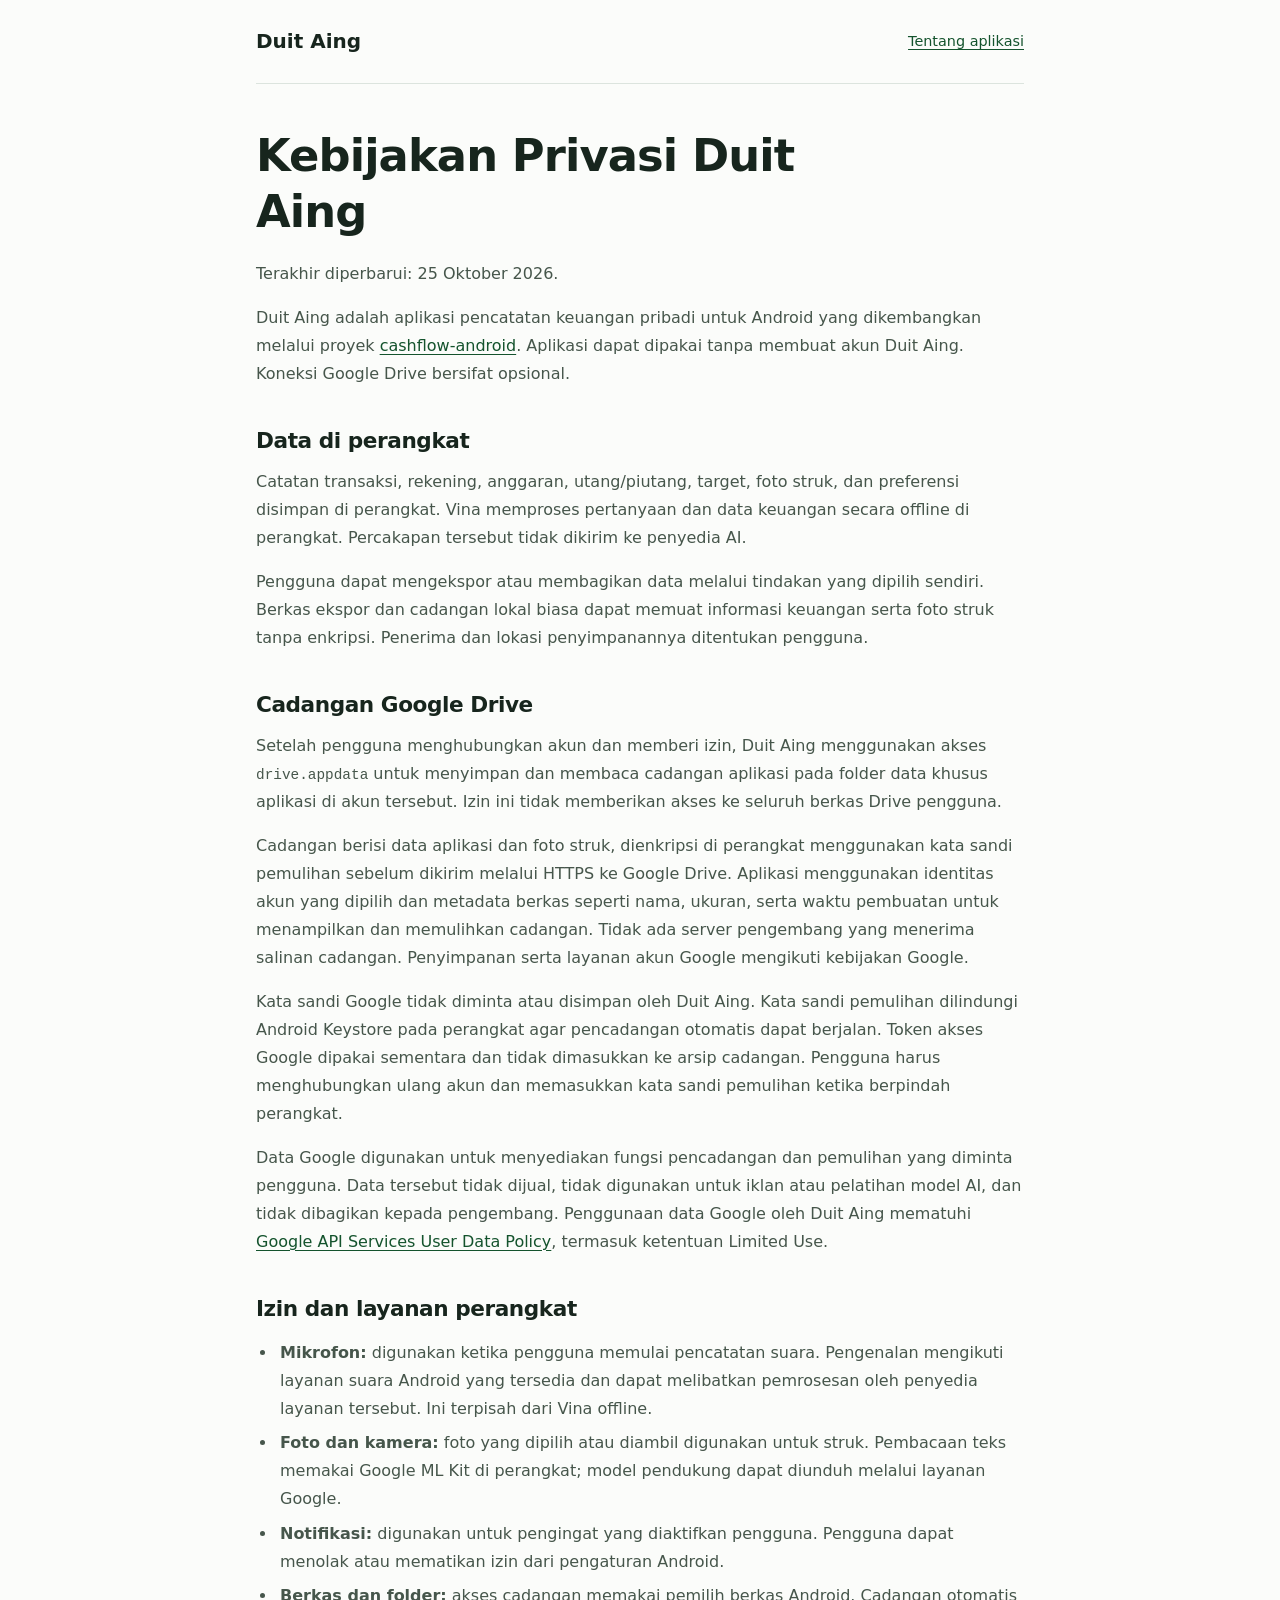
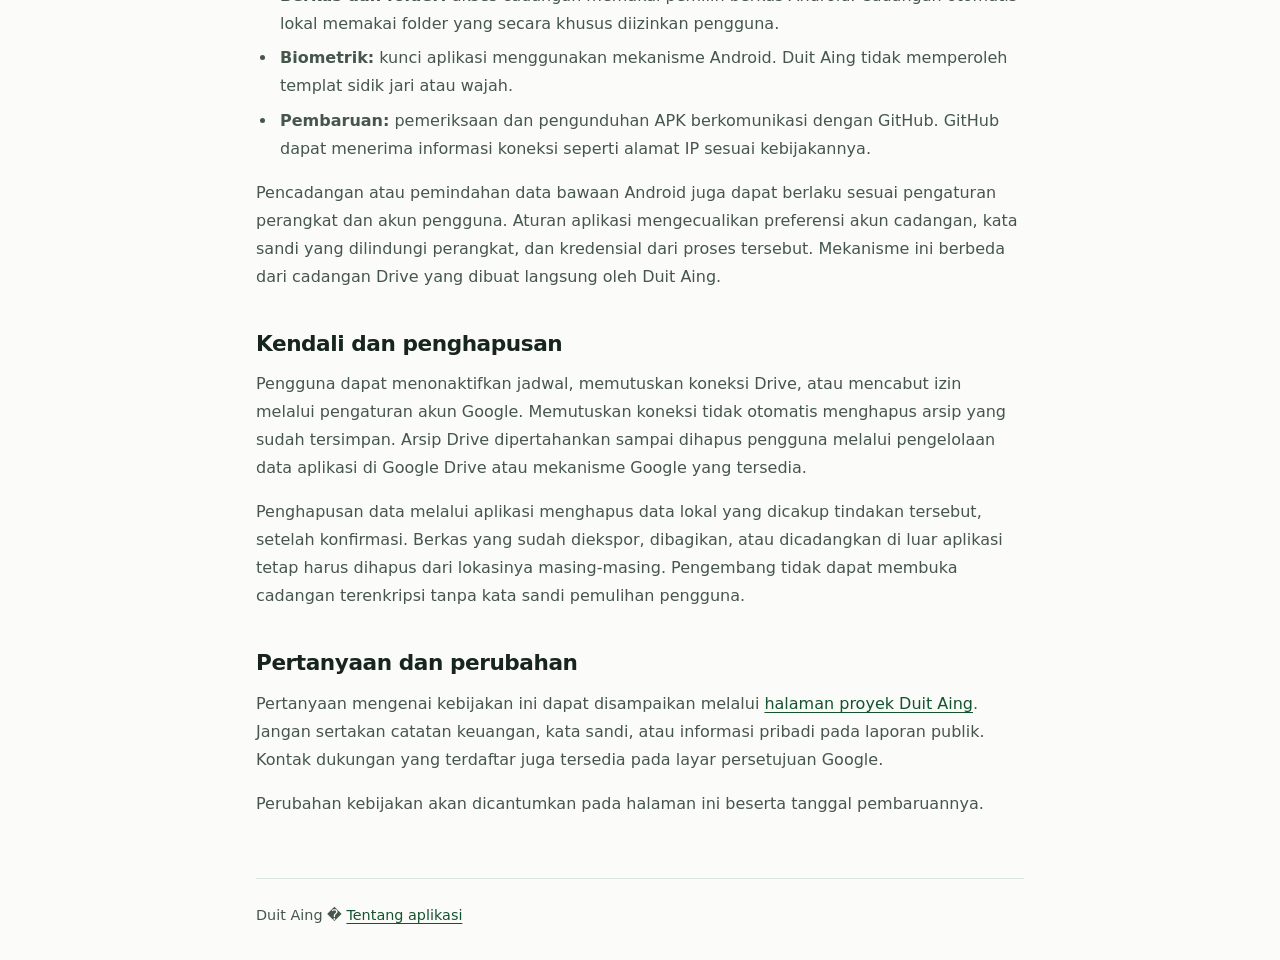
==== privacy.html @ 1e8600ae "Publish Duit Aing application information and privacy pages" ====
<!doctype html>
<html lang="id"><head><meta charset="utf-8"><meta name="viewport" content="width=device-width,initial-scale=1">
<title>Kebijakan Privasi � Duit Aing</title><link rel="stylesheet" href="site.css"></head>
<body><header><a class="brand" href="index.html">Duit Aing</a><nav aria-label="Navigasi"><a href="index.html">Tentang aplikasi</a></nav></header>
<!-- Content generated from docs/PRIVACY.md. Keep both copies aligned before publication. -->
<main><h1>Kebijakan Privasi Duit Aing</h1>
<p>Terakhir diperbarui: 25 Oktober 2026.</p>
<p>Duit Aing adalah aplikasi pencatatan keuangan pribadi untuk Android yang dikembangkan melalui proyek <a href="https://github.com/agungrmdniiii/cashflow-android">cashflow-android</a>. Aplikasi dapat dipakai tanpa membuat akun Duit Aing. Koneksi Google Drive bersifat opsional.</p>
<h2>Data di perangkat</h2>
<p>Catatan transaksi, rekening, anggaran, utang/piutang, target, foto struk, dan preferensi disimpan di perangkat. Vina memproses pertanyaan dan data keuangan secara offline di perangkat. Percakapan tersebut tidak dikirim ke penyedia AI.</p>
<p>Pengguna dapat mengekspor atau membagikan data melalui tindakan yang dipilih sendiri. Berkas ekspor dan cadangan lokal biasa dapat memuat informasi keuangan serta foto struk tanpa enkripsi. Penerima dan lokasi penyimpanannya ditentukan pengguna.</p>
<h2>Cadangan Google Drive</h2>
<p>Setelah pengguna menghubungkan akun dan memberi izin, Duit Aing menggunakan akses <code>drive.appdata</code> untuk menyimpan dan membaca cadangan aplikasi pada folder data khusus aplikasi di akun tersebut. Izin ini tidak memberikan akses ke seluruh berkas Drive pengguna.</p>
<p>Cadangan berisi data aplikasi dan foto struk, dienkripsi di perangkat menggunakan kata sandi pemulihan sebelum dikirim melalui HTTPS ke Google Drive. Aplikasi menggunakan identitas akun yang dipilih dan metadata berkas seperti nama, ukuran, serta waktu pembuatan untuk menampilkan dan memulihkan cadangan. Tidak ada server pengembang yang menerima salinan cadangan. Penyimpanan serta layanan akun Google mengikuti kebijakan Google.</p>
<p>Kata sandi Google tidak diminta atau disimpan oleh Duit Aing. Kata sandi pemulihan dilindungi Android Keystore pada perangkat agar pencadangan otomatis dapat berjalan. Token akses Google dipakai sementara dan tidak dimasukkan ke arsip cadangan. Pengguna harus menghubungkan ulang akun dan memasukkan kata sandi pemulihan ketika berpindah perangkat.</p>
<p>Data Google digunakan untuk menyediakan fungsi pencadangan dan pemulihan yang diminta pengguna. Data tersebut tidak dijual, tidak digunakan untuk iklan atau pelatihan model AI, dan tidak dibagikan kepada pengembang. Penggunaan data Google oleh Duit Aing mematuhi <a href="https://developers.google.com/terms/api-services-user-data-policy">Google API Services User Data Policy</a>, termasuk ketentuan Limited Use.</p>
<h2>Izin dan layanan perangkat</h2>
<ul>
<li><strong>Mikrofon:</strong> digunakan ketika pengguna memulai pencatatan suara. Pengenalan mengikuti layanan suara Android yang tersedia dan dapat melibatkan pemrosesan oleh penyedia layanan tersebut. Ini terpisah dari Vina offline.</li>
<li><strong>Foto dan kamera:</strong> foto yang dipilih atau diambil digunakan untuk struk. Pembacaan teks memakai Google ML Kit di perangkat; model pendukung dapat diunduh melalui layanan Google.</li>
<li><strong>Notifikasi:</strong> digunakan untuk pengingat yang diaktifkan pengguna. Pengguna dapat menolak atau mematikan izin dari pengaturan Android.</li>
<li><strong>Berkas dan folder:</strong> akses cadangan memakai pemilih berkas Android. Cadangan otomatis lokal memakai folder yang secara khusus diizinkan pengguna.</li>
<li><strong>Biometrik:</strong> kunci aplikasi menggunakan mekanisme Android. Duit Aing tidak memperoleh templat sidik jari atau wajah.</li>
<li><strong>Pembaruan:</strong> pemeriksaan dan pengunduhan APK berkomunikasi dengan GitHub. GitHub dapat menerima informasi koneksi seperti alamat IP sesuai kebijakannya.</li>
</ul>
<p>Pencadangan atau pemindahan data bawaan Android juga dapat berlaku sesuai pengaturan perangkat dan akun pengguna. Aturan aplikasi mengecualikan preferensi akun cadangan, kata sandi yang dilindungi perangkat, dan kredensial dari proses tersebut. Mekanisme ini berbeda dari cadangan Drive yang dibuat langsung oleh Duit Aing.</p>
<h2>Kendali dan penghapusan</h2>
<p>Pengguna dapat menonaktifkan jadwal, memutuskan koneksi Drive, atau mencabut izin melalui pengaturan akun Google. Memutuskan koneksi tidak otomatis menghapus arsip yang sudah tersimpan. Arsip Drive dipertahankan sampai dihapus pengguna melalui pengelolaan data aplikasi di Google Drive atau mekanisme Google yang tersedia.</p>
<p>Penghapusan data melalui aplikasi menghapus data lokal yang dicakup tindakan tersebut, setelah konfirmasi. Berkas yang sudah diekspor, dibagikan, atau dicadangkan di luar aplikasi tetap harus dihapus dari lokasinya masing-masing. Pengembang tidak dapat membuka cadangan terenkripsi tanpa kata sandi pemulihan pengguna.</p>
<h2>Pertanyaan dan perubahan</h2>
<p>Pertanyaan mengenai kebijakan ini dapat disampaikan melalui <a href="https://github.com/agungrmdniiii/cashflow-android/issues">halaman proyek Duit Aing</a>. Jangan sertakan catatan keuangan, kata sandi, atau informasi pribadi pada laporan publik. Kontak dukungan yang terdaftar juga tersedia pada layar persetujuan Google.</p>
<p>Perubahan kebijakan akan dicantumkan pada halaman ini beserta tanggal pembaruannya.</p></main><footer>Duit Aing � <a href="index.html">Tentang aplikasi</a></footer></body></html>
---- site.css ----
:root{color-scheme:light;--ink:#17251d;--muted:#46564b;--accent:#14532d;--line:#dce4de;--paper:#fbfcfa}
*{box-sizing:border-box}
body{margin:0;background:var(--paper);color:var(--ink);font:1rem/1.75 system-ui,-apple-system,"Segoe UI",sans-serif}
header,main,footer{width:min(100% - 2.5rem,48rem);margin-inline:auto}
header{display:flex;align-items:center;justify-content:space-between;gap:1rem;padding-block:1.5rem;border-bottom:1px solid var(--line)}
.brand{color:var(--ink);font-weight:750;font-size:1.25rem;text-decoration:none}
nav{font-size:.9rem}
main{padding-block:2.75rem}
h1,h2{line-height:1.25;color:var(--ink);letter-spacing:-.02em}
h1{font-size:clamp(2rem,5vw,2.8rem);max-width:20ch;margin:0 0 1.25rem}
h2{font-size:1.35rem;margin:0 0 .8rem}
p{margin:0 0 1rem;color:var(--muted)}
.intro{font-size:1.1rem;max-width:62ch}
section,main>h2{margin-top:2.5rem}
ul{padding-left:1.3rem;color:var(--muted)}
li{padding-left:.2rem;margin-block:.4rem}
a{color:var(--accent);text-underline-offset:.18em;text-decoration-thickness:1px;overflow-wrap:anywhere}
a:hover{text-decoration-thickness:2px}
a:focus-visible{outline:2px solid var(--accent);outline-offset:4px;border-radius:2px}
code{font-size:.9em;overflow-wrap:anywhere}
footer{border-top:1px solid var(--line);padding-block:1.5rem 2rem;color:var(--muted);font-size:.9rem}
@media(max-width:420px){header{align-items:flex-start;flex-direction:column;gap:.4rem}main{padding-block:2rem}}
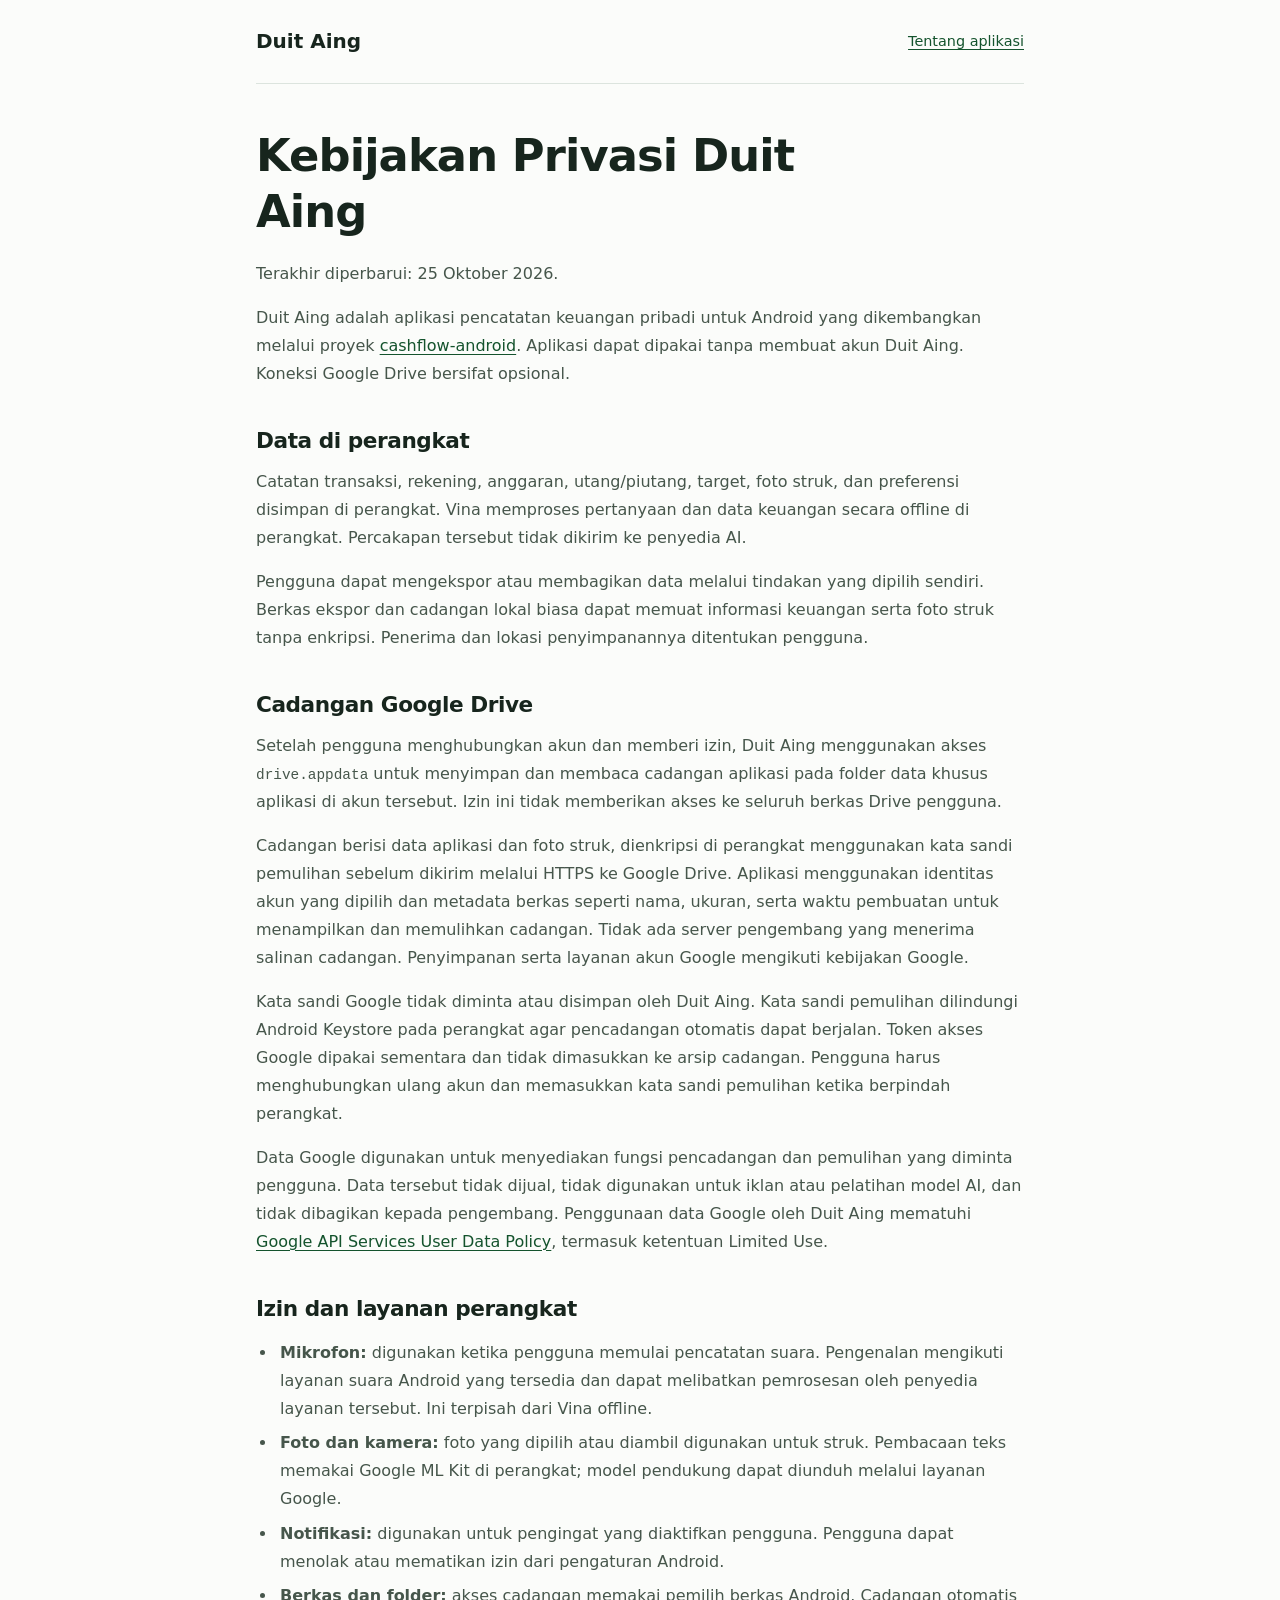
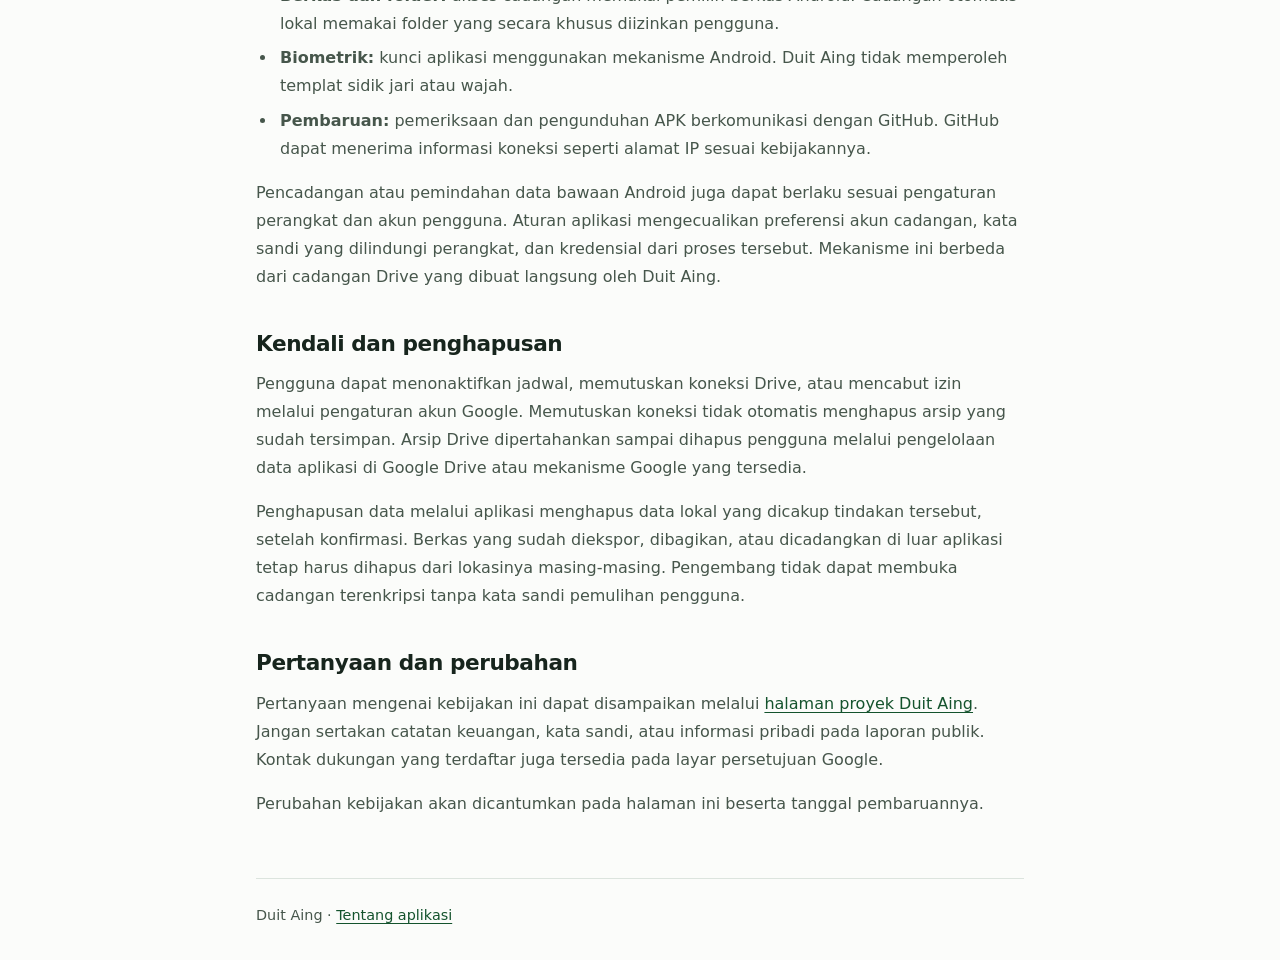
==== commit d4f49511: "Preserve UTF-8 punctuation in public information pages" ====
--- a/privacy.html
+++ b/privacy.html
@@ -1,6 +1,6 @@
 <!doctype html>
 <html lang="id"><head><meta charset="utf-8"><meta name="viewport" content="width=device-width,initial-scale=1">
-<title>Kebijakan Privasi � Duit Aing</title><link rel="stylesheet" href="site.css"></head>
+<title>Kebijakan Privasi — Duit Aing</title><link rel="stylesheet" href="site.css"></head>
 <body><header><a class="brand" href="index.html">Duit Aing</a><nav aria-label="Navigasi"><a href="index.html">Tentang aplikasi</a></nav></header>
 <!-- Content generated from docs/PRIVACY.md. Keep both copies aligned before publication. -->
 <main><h1>Kebijakan Privasi Duit Aing</h1>
@@ -29,4 +29,4 @@
 <p>Penghapusan data melalui aplikasi menghapus data lokal yang dicakup tindakan tersebut, setelah konfirmasi. Berkas yang sudah diekspor, dibagikan, atau dicadangkan di luar aplikasi tetap harus dihapus dari lokasinya masing-masing. Pengembang tidak dapat membuka cadangan terenkripsi tanpa kata sandi pemulihan pengguna.</p>
 <h2>Pertanyaan dan perubahan</h2>
 <p>Pertanyaan mengenai kebijakan ini dapat disampaikan melalui <a href="https://github.com/agungrmdniiii/cashflow-android/issues">halaman proyek Duit Aing</a>. Jangan sertakan catatan keuangan, kata sandi, atau informasi pribadi pada laporan publik. Kontak dukungan yang terdaftar juga tersedia pada layar persetujuan Google.</p>
-<p>Perubahan kebijakan akan dicantumkan pada halaman ini beserta tanggal pembaruannya.</p></main><footer>Duit Aing � <a href="index.html">Tentang aplikasi</a></footer></body></html>
+<p>Perubahan kebijakan akan dicantumkan pada halaman ini beserta tanggal pembaruannya.</p></main><footer>Duit Aing · <a href="index.html">Tentang aplikasi</a></footer></body></html>
